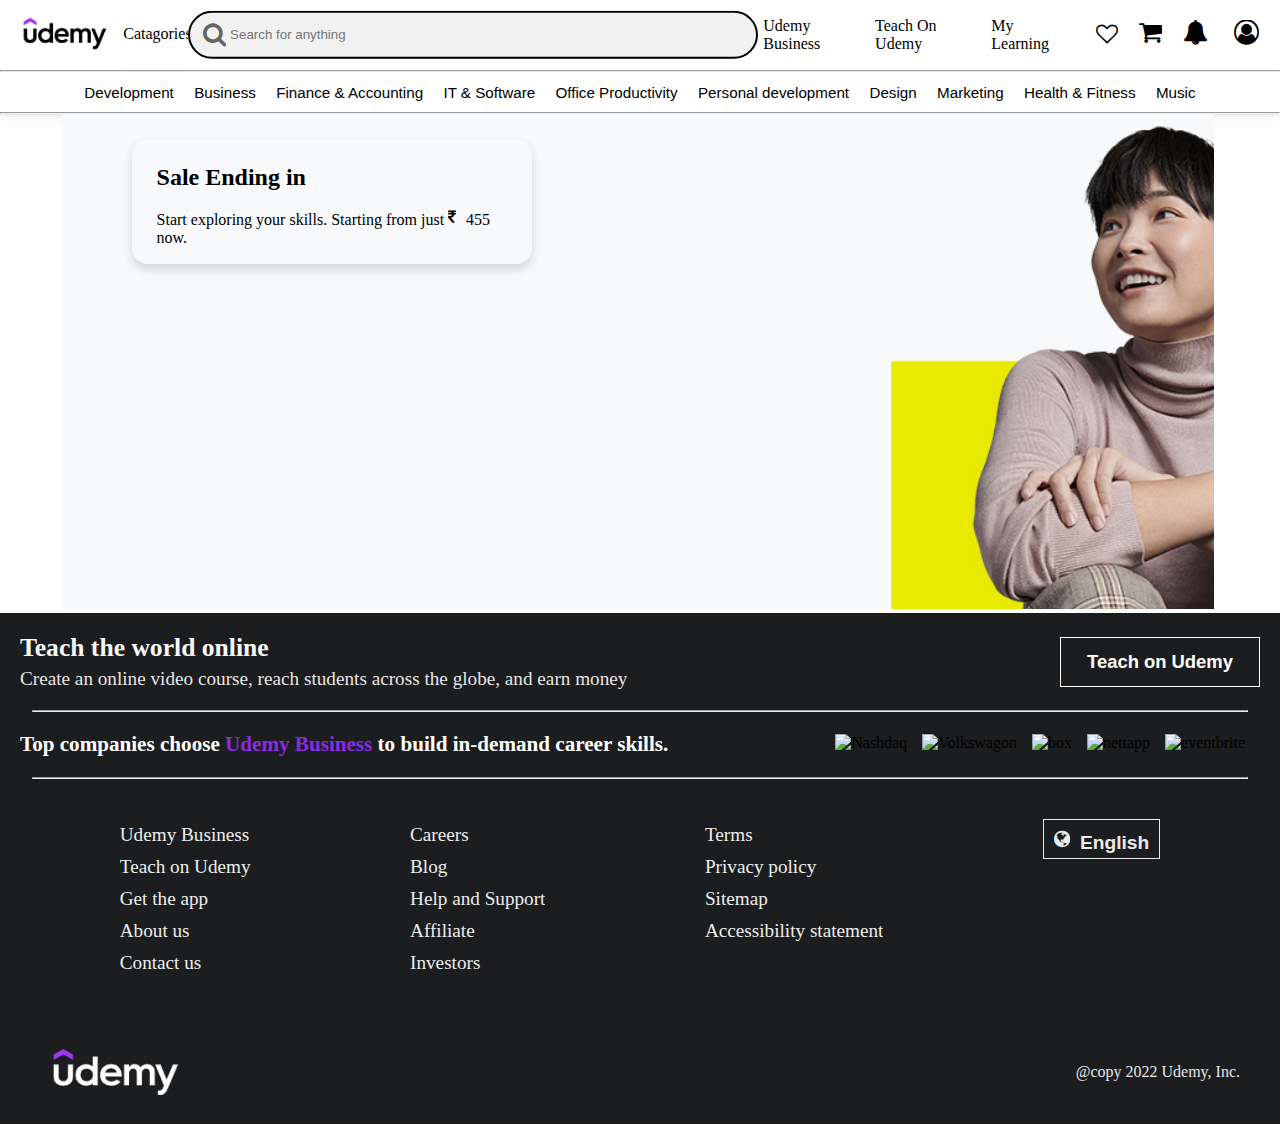
==== MAIN.html @ a8ac888f "Add files via upload" ====
<!DOCTYPE html>
<html lang="en">
<head>
    <meta charset="UTF-8">
    <meta http-equiv="X-UA-Compatible" content="IE=edge">
    <meta name="viewport" content="width=device-width, initial-scale=1.0">
    <title>MAIN</title>
    <link rel="stylesheet" href="Navbar.css">
    <link rel="stylesheet" href="Course_nav.css">
    <link rel="stylesheet" href="background.css">
    <link rel="stylesheet" href="footer.css">
    <link rel="stylesheet" href="https://cdnjs.cloudflare.com/ajax/libs/font-awesome/4.7.0/css/font-awesome.min.css">
    <link rel="stylesheet" href="Catagory.css">
</head>
<body>
    <div class="header">
        <div class="logo">
            <img src="default-meta-image-v2.png" alt="udemy">
        </div>
        <div id="catagories">
            <div id="catagories_txt">Catagories</div>
            <ul id="catagory_course_list">
                <li id="Development" class="catagory_items"><div class="submenu-1_text">Development<i class="fa fa-angle-right"></i></div>
                    <ul id="development_list" class="catagory_sub_list">
                        <li id="webdev" class="development_items"><div class="submenu-2_text">Web Development<i class="fa fa-angle-right"></i></div>
                            <ul id="webdev_list" class="sub_Devlopment_list sub_sub_list">
                                <li class="sub_development_items"><div class="submenu-3_text">Popular Topics</div></li>
                                <li class="sub_development_items"><div class="submenu-3_text">Javascript<i class="fa fa-angle-right"></i></div></li>
                                <li class="sub_development_items"><div class="submenu-3_text">React<i class="fa fa-angle-right"></i></div></li>
                                <li class="sub_development_items"><div class="submenu-3_text">Angular<i class="fa fa-angle-right"></i></div></li>
                                <li class="sub_development_items"><div class="submenu-3_text">CSS<i class="fa fa-angle-right"></i></div></li>
                                <li class="sub_development_items"><div class="submenu-3_text">Node.Js<i class="fa fa-angle-right"></i></div></li>
                                <li class="sub_development_items"><div class="submenu-3_text">PHP<i class="fa fa-angle-right"></i></div></li>
                                <li class="sub_development_items"><div class="submenu-3_text">HTML5<i class="fa fa-angle-right"></i></div></li>
                                <li class="sub_development_items"><div class="submenu-3_text">Vue JS<i class="fa fa-angle-right"></i></div></li>
                            </ul>
                        </li>
                        <li id="dataSc"class="development_items"><div class="submenu-2_text">Data Science<i class="fa fa-angle-right"></i></div>
                            <ul id="dataSc_list" class="sub_Devlopment_list">
                                <li class="sub_development_items"><div class="submenu-3_text">Popular Topics</div></li>
                                <li class="sub_development_items"><div class="submenu-3_text">Python<i class="fa fa-angle-right"></i></div></li>
                                <li class="sub_development_items"><div class="submenu-3_text">Machine Learning<i class="fa fa-angle-right"></i></div></li>
                                <li class="sub_development_items"><div class="submenu-3_text">Deep Learning<i class="fa fa-angle-right"></i></div></li>
                                <li class="sub_development_items"><div class="submenu-3_text">Data Analysis<i class="fa fa-angle-right"></i></div></li>
                                <li class="sub_development_items"><div class="submenu-3_text">Artificial Intelligence<i class="fa fa-angle-right"></i></div></li>
                                <li class="sub_development_items"><div class="submenu-3_text">R (Programming Language)<i class="fa fa-angle-right"></i></div></li>
                                <li class="sub_development_items"><div class="submenu-3_text">Statistics<i class="fa fa-angle-right"></i></div></li>
                                <li class="sub_development_items"><div class="submenu-3_text">Natural Language Processing<i class="fa fa-angle-right"></i></div></li>
                            </ul>
                        </li>
                        <li id="Mobdev" class="development_items"><div class="submenu-2_text">Mobile Development<i class="fa fa-angle-right"></i></div>
                            <ul id="Mobdev_list" class="sub_Devlopment_list">
                                <li class="sub_development_items"><div class="submenu-3_text">Popular Topics</div></li>
                                <li class="sub_development_items"><div class="submenu-3_text">Google Flutter<i class="fa fa-angle-right"></i></div></li>
                                <li class="sub_development_items"><div class="submenu-3_text">IOS Development<i class="fa fa-angle-right"></i></div></li>
                                <li class="sub_development_items"><div class="submenu-3_text">Android Development<i class="fa fa-angle-right"></i></div></li>
                                <li class="sub_development_items"><div class="submenu-3_text">Swift<i class="fa fa-angle-right"></i></div></li>
                                <li class="sub_development_items"><div class="submenu-3_text">React Native<i class="fa fa-angle-right"></i></div></li>
                                <li class="sub_development_items"><div class="submenu-3_text">Dart (Programming Language)<i class="fa fa-angle-right"></i></div></li>
                                <li class="sub_development_items"><div class="submenu-3_text">Kotlin<i class="fa fa-angle-right"></i></div></li>
                                <li class="sub_development_items"><div class="submenu-3_text">Mobile App Development<i class="fa fa-angle-right"></i></div></li>
                                <li class="sub_development_items"><div class="submenu-3_text">SwiftUI<i class="fa fa-angle-right"></i></div></li>
                            </ul>
                        </li>
                        <li id="progLang" class="development_items"><div class="submenu-2_text">Programming Languages<i class="fa fa-angle-right"></i></div>
                            <ul id="progLang_list"class="sub_Devlopment_list">
                                <li class="sub_development_items"><div class="submenu-3_text">Popular Topics</div></li>
                                <li class="sub_development_items"><div class="submenu-3_text">Python<i class="fa fa-angle-right"></i></div></li>
                                <li class="sub_development_items"><div class="submenu-3_text">Java<i class="fa fa-angle-right"></i></div></li>
                                <li class="sub_development_items"><div class="submenu-3_text">C#<i class="fa fa-angle-right"></i></div></li>
                                <li class="sub_development_items"><div class="submenu-3_text">React<i class="fa fa-angle-right"></i></div></li>
                                <li class="sub_development_items"><div class="submenu-3_text">C++<i class="fa fa-angle-right"></i></div></li>
                                <li class="sub_development_items"><div class="submenu-3_text">Javascript<i class="fa fa-angle-right"></i></div></li>
                                <li class="sub_development_items"><div class="submenu-3_text">Go (Programming Language)<i class="fa fa-angle-right"></i></div></li>
                                <li class="sub_development_items"><div class="submenu-3_text">Spring Framework<i class="fa fa-angle-right"></i></div></li>
                                <li class="sub_development_items"><div class="submenu-3_text">C (Programming Language)<i class="fa fa-angle-right"></i></div></li>
                            </ul>
                        </li>
                        <li id="gameDev" class="development_items"><div class="submenu-2_text">Game Development<i class="fa fa-angle-right"></i></div>
                            <ul id="gameDev_list" class="sub_Devlopment_list">
                                <li class="sub_development_items"><div class="submenu-3_text">Popular Topics</div></li>
                                <li class="sub_development_items"><div class="submenu-3_text">Unity<i class="fa fa-angle-right"></i></div></li>
                                <li class="sub_development_items"><div class="submenu-3_text">Unreal Engine<i class="fa fa-angle-right"></i></div></li>
                                <li class="sub_development_items"><div class="submenu-3_text">Game Development Fundamentals<i class="fa fa-angle-right"></i></div></li>
                                <li class="sub_development_items"><div class="submenu-3_text">C#<i class="fa fa-angle-right"></i></div></li>
                                <li class="sub_development_items"><div class="submenu-3_text">3D Game Development<i class="fa fa-angle-right"></i></div></li>
                                <li class="sub_development_items"><div class="submenu-3_text">C++<i class="fa fa-angle-right"></i></div></li>
                                <li class="sub_development_items"><div class="submenu-3_text">Unreal Engine Blueprints<i class="fa fa-angle-right"></i></div></li>
                                <li class="sub_development_items"><div class="submenu-3_text">2D Game Development<i class="fa fa-angle-right"></i></div></li>
                                <li class="sub_development_items"><div class="submenu-3_text">Mobile Game Development<i class="fa fa-angle-right"></i></div></li>
                            </ul>
                        </li>
                        <li id="dataBase" class="development_items"><div class="submenu-2_text">Database Design & Development<i class="fa fa-angle-right"></i></div>
                            <ul id="dataBase_list" class="sub_Devlopment_list">
                                <li class="sub_development_items"><div class="submenu-3_text">Popular Topics</div></li>
                                <li class="sub_development_items"><div class="submenu-3_text">SQL<i class="fa fa-angle-right"></i></div></li>
                                <li class="sub_development_items"><div class="submenu-3_text">My SQL<i class="fa fa-angle-right"></i></div></li>
                                <li class="sub_development_items"><div class="submenu-3_text">Oracle SQL<i class="fa fa-angle-right"></i></div></li>
                                <li class="sub_development_items"><div class="submenu-3_text">Database Management<i class="fa fa-angle-right"></i></div></li>
                                <li class="sub_development_items"><div class="submenu-3_text">Mongo DB<i class="fa fa-angle-right"></i></div></li>
                                <li class="sub_development_items"><div class="submenu-3_text">Apache Kafka<i class="fa fa-angle-right"></i></div></li>
                                <li class="sub_development_items"><div class="submenu-3_text">SQL Server<i class="fa fa-angle-right"></i></div></li>
                                <li class="sub_development_items"><div class="submenu-3_text">Database Programming<i class="fa fa-angle-right"></i></div></li>
                                <li class="sub_development_items"><div class="submenu-3_text">Postgre SQL<i class="fa fa-angle-right"></i></div></li>
                            </ul>
                        </li>
                        <li id="softTest" class="development_items"><div class="submenu-2_text">Software Testing<i class="fa fa-angle-right"></i></div>
                            <ul id="softTest_list" class="sub_Devlopment_list">
                                <li class="sub_development_items"><div class="submenu-3_text">Popular Topics</div></li>
                                <li class="sub_development_items"><div class="submenu-3_text">Selenium WebDriver<i class="fa fa-angle-right"></i></div></li>
                                <li class="sub_development_items"><div class="submenu-3_text">Java<i class="fa fa-angle-right"></i></div></li>
                                <li class="sub_development_items"><div class="submenu-3_text">Automation Testing<i class="fa fa-angle-right"></i></div></li>
                                <li class="sub_development_items"><div class="submenu-3_text">Selenium Testing Framework<i class="fa fa-angle-right"></i></div></li>
                                <li class="sub_development_items"><div class="submenu-3_text">API Testing<i class="fa fa-angle-right"></i></div></li>
                                <li class="sub_development_items"><div class="submenu-3_text">Postman<i class="fa fa-angle-right"></i></div></li>
                                <li class="sub_development_items"><div class="submenu-3_text">Javascript<i class="fa fa-angle-right"></i></div></li>
                                <li class="sub_development_items"><div class="submenu-3_text">Cypress.io<i class="fa fa-angle-right"></i></div></li>
                            </ul>
                        </li>
                        <li id="softEng" class="development_items"><div class="submenu-2_text">Software Engineering<i class="fa fa-angle-right"></i></div>
                            <ul id="softEng_list" class="sub_Devlopment_list">
                                <li class="sub_development_items"><div class="submenu-3_text">Popular Topics</div></li>
                                <li class="sub_development_items"><div class="submenu-3_text">Data Structures<i class="fa fa-angle-right"></i></div></li>
                                <li class="sub_development_items"><div class="submenu-3_text">Coding Interveiw<i class="fa fa-angle-right"></i></div></li>
                                <li class="sub_development_items"><div class="submenu-3_text">Algorithms<i class="fa fa-angle-right"></i></div></li>
                                <li class="sub_development_items"><div class="submenu-3_text">Microservices<i class="fa fa-angle-right"></i></div></li>
                                <li class="sub_development_items"><div class="submenu-3_text">Kubernetes<i class="fa fa-angle-right"></i></div></li>
                                <li class="sub_development_items"><div class="submenu-3_text">Certified Kubernetes Developer (CKAD)<i class="fa fa-angle-right"></i></div></li>
                                <li class="sub_development_items"><div class="submenu-3_text">Pyhon<i class="fa fa-angle-right"></i></div></li>
                                <li class="sub_development_items"><div class="submenu-3_text">Software Architecture<i class="fa fa-angle-right"></i></div></li>
                                <li class="sub_development_items"><div class="submenu-3_text">Apache Airflow<i class="fa fa-angle-right"></i></div></li>
                            </ul>
                        </li>
                        <li id="softDevTools" class="development_items"><div class="submenu-2_text">Software Development Tools<i class="fa fa-angle-right"></i></div>
                            <ul id="softDevTools_list" class="sub_Devlopment_list">
                                <li class="sub_development_items"><div class="submenu-3_text">Popular Topics</div></li>
                                <li class="sub_development_items"><div class="submenu-3_text">Git<i class="fa fa-angle-right"></i></div></li>
                                <li class="sub_development_items"><div class="submenu-3_text">Docker<i class="fa fa-angle-right"></i></div></li>
                                <li class="sub_development_items"><div class="submenu-3_text">Kubernetes<i class="fa fa-angle-right"></i></div></li>
                                <li class="sub_development_items"><div class="submenu-3_text">JIRA<i class="fa fa-angle-right"></i></div></li>
                                <li class="sub_development_items"><div class="submenu-3_text">DevOps<i class="fa fa-angle-right"></i></div></li>
                                <li class="sub_development_items"><div class="submenu-3_text">Confluence<i class="fa fa-angle-right"></i></div></li>
                                <li class="sub_development_items"><div class="submenu-3_text">Jenkins<i class="fa fa-angle-right"></i></div></li>
                                <li class="sub_development_items"><div class="submenu-3_text">Node.Js<i class="fa fa-angle-right"></i></div></li>
                                <li class="sub_development_items"><div class="submenu-3_text">Continuous Intregation<i class="fa fa-angle-right"></i></div></li>
                            </ul>
                        </li>
                        <li id="no-codeDev" class="development_items"><div class="submenu-2_text">No-Code Development<i class="fa fa-angle-right"></i></div>
                            <ul id="no-codeDev_list" class="sub_Devlopment_list">
                                <li class="sub_development_items"><div class="submenu-3_text">Popular Topics</div></li>
                                <li class="sub_development_items"><div class="submenu-3_text">Elementor<i class="fa fa-angle-right"></i></div></li>
                                <li class="sub_development_items"><div class="submenu-3_text">Bubble Visual Programming<i class="fa fa-angle-right"></i></div></li>
                                <li class="sub_development_items"><div class="submenu-3_text">Word Press<i class="fa fa-angle-right"></i></div></li>
                                <li class="sub_development_items"><div class="submenu-3_text">Wix<i class="fa fa-angle-right"></i></div></li>
                                <li class="sub_development_items"><div class="submenu-3_text">Web Design<i class="fa fa-angle-right"></i></div></li>
                                <li class="sub_development_items"><div class="submenu-3_text">Artificial Intelligence<i class="fa fa-angle-right"></i></div></li>
                                <li class="sub_development_items"><div class="submenu-3_text">Airtable<i class="fa fa-angle-right"></i></div></li>
                                <li class="sub_development_items"><div class="submenu-3_text">Microsoft Power Platform<i class="fa fa-angle-right"></i></div></li>
                                <li class="sub_development_items"><div class="submenu-3_text">Microsoft Power Automate<i class="fa fa-angle-right"></i></div></li>
                            </ul>
                        </li>
                    </ul>
                </li>
                <li id="business" class="catagory_items"><div class="submenu-1_text">Business<i class="fa fa-angle-right"></i></div>
                    <ul id="business_list" class="catagory_sub_list">
                        <li id="Entrepreneur" class="business_items"><div class="submenu-2_text">Entrepreneurship<i class="fa fa-angle-right"></i></div></li>
                        <li id="Communication" class="business_items"><div class="submenu-2_text">Communication<i class="fa fa-angle-right"></i></div></li>
                        <li id="Management" class="business_items"><div class="submenu-2_text">Management<i class="fa fa-angle-right"></i></div></li>
                        <li id="Sales" class="business_items"><div class="submenu-2_text">Sales<i class="fa fa-angle-right"></i></div></li>
                        <li id="busStrategy" class="business_items"><div class="submenu-2_text">Business Strategy<i class="fa fa-angle-right"></i></div></li>
                        <li id="Operations" class="business_items"><div class="submenu-2_text">Operations<i class="fa fa-angle-right"></i></div></li>
                        <li id="projManage" class="business_items"><div class="submenu-2_text">Project Management<i class="fa fa-angle-right"></i></div></li>
                        <li id="Busi_law" class="business_items"><div class="submenu-2_text">Business Law<i class="fa fa-angle-right"></i></div></li>
                        <li id="Busi_analytics" class="business_items"><div class="submenu-2_text">Buisiness Analytics & Intelligence<i class="fa fa-angle-right"></i></div></li>
                        <li id="humanResource" class="business_items"><div class="submenu-2_text">Human Resources<i class="fa fa-angle-right"></i></div></li>
                        <li id="Industry" class="business_items"><div class="submenu-2_text">Industry<i class="fa fa-angle-right"></i></div></li>
                        <li id="e-commerce" class="business_items"><div class="submenu-2_text">E-Commerce<i class="fa fa-angle-right"></i></div></li>
                        <li id="media" class="business_items"><div class="submenu-2_text">Media<i class="fa fa-angle-right"></i></div></li>
                        <li id="realEstate" class="business_items"><div class="submenu-2_text">Real Estate<i class="fa fa-angle-right"></i></div></li>
                        <li id="othBusiness" class="business_items"><div class="submenu-2_text">Other Business<i class="fa fa-angle-right"></i></div></li>
                    </ul>
                </li>
                <li id="Finance" class="catagory_items"><div class="submenu-1_text">Fianace & Accounting<i class="fa fa-angle-right"></i></div>
                    <ul id="finance_list" class="catagory_sub_list">
                        <li class="finance_items"><div class="submenu-2_text">Account & Book<i class="fa fa-angle-right"></i></div></li>
                        <li class="finance_items"><div class="submenu-2_text">Complience<i class="fa fa-angle-right"></i></div></li>
                        <li class="finance_items"><div class="submenu-2_text">Cryptocurrency & Blockchain<i class="fa fa-angle-right"></i></div></li>
                        <li class="finance_items"><div class="submenu-2_text">Economics<i class="fa fa-angle-right"></i></div></li>
                        <li class="finance_items"><div class="submenu-2_text">Finance</div></li>
                        <li class="finance_items"><div class="submenu-2_text">Finance cert & Exam Prep<i class="fa fa-angle-right"></i></div></li>
                        <li class="finance_items"><div class="submenu-2_text">Financial Modeling & Analysis<i class="fa fa-angle-right"></i></div></li>
                        <li class="finance_items"><div class="submenu-2_text">Investing & Trading<i class="fa fa-angle-right"></i></div></li>
                        <li class="finance_items"><div class="submenu-2_text">Money Management Tools<i class="fa fa-angle-right"></i></div></li>
                        <li class="finance_items"><div class="submenu-2_text">Taxes<i class="fa fa-angle-right"></i></div></li>
                        <li class="finance_items"><div class="submenu-2_text">Other Fianace & Accounting<i class="fa fa-angle-right"></i></div></li>
                    </ul>
                </li>
                <li id="IT" class="catagory_items"><div class="submenu-1_text">IT & Software<i class="fa fa-angle-right"></i></div>
                    <ul id="IT_list" class="catagory_sub_list">
                        <li class="IT_items"><div class="submenu-2_text">IT Certifications<i class="fa fa-angle-right"></i></div></li>
                        <li class="IT_items"><div class="submenu-2_text">Network & Security<i class="fa fa-angle-right"></i></div></li>
                        <li class="IT_items"><div class="submenu-2_text">Hardware<i class="fa fa-angle-right"></i></div></li>
                        <li class="IT_items"><div class="submenu-2_text">Operating Systems & servers<i class="fa fa-angle-right"></i></div></li>
                        <li class="IT_items"><div class="submenu-2_text">Other IT & Software<i class="fa fa-angle-right"></i></div></li>
                    </ul>
                </li>
                <li id="Office" class="catagory_items"><div class="submenu-1_text">Office & Productivity<i class="fa fa-angle-right"></i></div>
                    <ul id="Office_list" class="catagory_sub_list">
                        <li class="office_items"><div class="submenu-2_text">Microsoft<i class="fa fa-angle-right"></i></div></li>
                        <li class="office_items"><div class="submenu-2_text">Apple<i class="fa fa-angle-right"></i></div></li>
                        <li class="office_items"><div class="submenu-2_text">Google<i class="fa fa-angle-right"></i></div></li>
                        <li class="office_items"><div class="submenu-2_text">SAP<i class="fa fa-angle-right"></i></div></li>
                        <li class="office_items"><div class="submenu-2_text">Oracle<i class="fa fa-angle-right"></i></div></li>
                        <li class="office_items"><div class="submenu-2_text">Other Office Productivity<i class="fa fa-angle-right"></i></div></li>
                    </ul>
                </li>
                <li id="Personal" class="catagory_items"><div class="submenu-1_text">Personal Development<i class="fa fa-angle-right"></i></div>
                    <ul id="personal_list" class="catagory_sub_list">
                        <li class="personal_items"><div class="submenu-2_text">Personal Transformation<i class="fa fa-angle-right"></i></div></li>
                        <li class="personal_items"><div class="submenu-2_text">Persoanl Productivity<i class="fa fa-angle-right"></i></div></li>
                        <li class="personal_items"><div class="submenu-2_text">Leadership<i class="fa fa-angle-right"></i></div></li>
                        <li class="personal_items"><div class="submenu-2_text">Career Development<i class="fa fa-angle-right"></i></div></li>
                        <li class="personal_items"><div class="submenu-2_text">Parenting & Relationships<i class="fa fa-angle-right"></i></div></li>
                        <li class="personal_items"><div class="submenu-2_text">Happiness<i class="fa fa-angle-right"></i></div></li>
                        <li class="personal_items"><div class="submenu-2_text">Esoteric Practices<i class="fa fa-angle-right"></i></div></li>
                        <li class="personal_items"><div class="submenu-2_text">Relegion & Spirituality<i class="fa fa-angle-right"></i></div></li>
                        <li class="personal_items"><div class="submenu-2_text">Personal Brand Building<i class="fa fa-angle-right"></i></div></li>
                        <li class="personal_items"><div class="submenu-2_text">Creativity<i class="fa fa-angle-right"></i></div></li>
                        <li class="personal_items"><div class="submenu-2_text">Influence<i class="fa fa-angle-right"></i></div></li>
                        <li class="personal_items"><div class="submenu-2_text">Self Esteem & Confidence<i class="fa fa-angle-right"></i></div></li>
                        <li class="personal_items"><div class="submenu-2_text">Stress Management<i class="fa fa-angle-right"></i></div></li>
                        <li class="personal_items"><div class="submenu-2_text">Memory & Study Skills<i class="fa fa-angle-right"></i></div></li>
                        <li class="personal_items"><div class="submenu-2_text">Motivation<i class="fa fa-angle-right"></i></div></li>
                        <li class="personal_items"><div class="submenu-2_text">Other Persoanl Development<i class="fa fa-angle-right"></i></div></li>
                    </ul>
                </li>
                <li id="Design" class="catagory_items"><div class="submenu-1_text">Design<i class="fa fa-angle-right"></i></div>
                    <ul id="design_list" class="catagory_sub_list">
                        <li class="design_items"><div class="submenu-2_text">Web Design<i class="fa fa-angle-right"></i></div></li>
                        <li class="design_items"><div class="submenu-2_text">Graphic Design & Illustration<i class="fa fa-angle-right"></i></div></li>
                        <li class="design_items"><div class="submenu-2_text">Design Tools<i class="fa fa-angle-right"></i></div></li>
                        <li class="design_items"><div class="submenu-2_text">User Experience Design<i class="fa fa-angle-right"></i></div></li>
                        <li class="design_items"><div class="submenu-2_text">Game Design<i class="fa fa-angle-right"></i></div></li>
                        <li class="design_items"><div class="submenu-2_text">3D & Animation<i class="fa fa-angle-right"></i></div></li>
                        <li class="design_items"><div class="submenu-2_text">Fashion Design<i class="fa fa-angle-right"></i></div></li>
                        <li class="design_items"><div class="submenu-2_text">Architectural Design<i class="fa fa-angle-right"></i></div></li>
                        <li class="design_items"><div class="submenu-2_text">Interior Design<i class="fa fa-angle-right"></i></div></li>
                        <li class="design_items"><div class="submenu-2_text">Other Design<i class="fa fa-angle-right"></i></div></li>
                    </ul>
                </li>
                <li id="Marketing" class="catagory_items"><div class="submenu-1_text">Marketing<i class="fa fa-angle-right"></i></div>
                    <ul id="marketing_list" class="catagory_sub_list">
                        <li class="marketing_items"><div class="submenu-2_text">Digital Marketing<i class="fa fa-angle-right"></i></div></li>
                        <li class="marketing_items"><div class="submenu-2_text">Search Engine Optimisation<i class="fa fa-angle-right"></i></div></li>
                        <li class="marketing_items"><div class="submenu-2_text">Social Media Marketing<i class="fa fa-angle-right"></i></div></li>
                        <li class="marketing_items"><div class="submenu-2_text">Branding<i class="fa fa-angle-right"></i></div></li>
                        <li class="marketing_items"><div class="submenu-2_text">Marketing Fundamentals<i class="fa fa-angle-right"></i></div></li>
                        <li class="marketing_items"><div class="submenu-2_text">Marketing Analytics & Automation<i class="fa fa-angle-right"></i></div></li>
                        <li class="marketing_items"><div class="submenu-2_text">Public Relations<i class="fa fa-angle-right"></i></div></li>
                        <li class="marketing_items"><div class="submenu-2_text">Paid Advertising<i class="fa fa-angle-right"></i></div></li>
                        <li class="marketing_items"><div class="submenu-2_text">Video & Mobile Marketing<i class="fa fa-angle-right"></i></div></li>
                        <li class="marketing_items"><div class="submenu-2_text">Content Marketing<i class="fa fa-angle-right"></i></div></li>
                        <li class="marketing_items"><div class="submenu-2_text">Growth Hacking<i class="fa fa-angle-right"></i></div></li>
                        <li class="marketing_items"><div class="submenu-2_text">Affiliate Marketing<i class="fa fa-angle-right"></i></div></li>
                        <li class="marketing_items"><div class="submenu-2_text">Product Marketing<i class="fa fa-angle-right"></i></div></li>
                        <li class="marketing_items"><div class="submenu-2_text">Other Marketing<i class="fa fa-angle-right"></i></div></li>
                    </ul>
                </li>
                <li id="Lifestyle" class="catagory_items"><div class="submenu-1_text">Lifestyle<i class="fa fa-angle-right"></i></div>
                    <ul id="lifestyle_list" class="catagory_sub_list">
                        <li class="lifestyle_items"><div class="submenu-2_text">Arts & Crafts<i class="fa fa-angle-right"></i></div></li>
                        <li class="lifestyle_items"><div class="submenu-2_text">Beauty & Makeup<i class="fa fa-angle-right"></i></div></li>
                        <li class="lifestyle_items"><div class="submenu-2_text">Esoteric Practices<i class="fa fa-angle-right"></i></div></li>
                        <li class="lifestyle_items"><div class="submenu-2_text">Food & Berverage<i class="fa fa-angle-right"></i></div></li>
                        <li class="lifestyle_items"><div class="submenu-2_text">Gaming<i class="fa fa-angle-right"></i></div></li>
                        <li class="lifestyle_items"><div class="submenu-2_text">Home Improvement & Gardening<i class="fa fa-angle-right"></i></div></li>
                        <li class="lifestyle_items"><div class="submenu-2_text">Pet Care & Training<i class="fa fa-angle-right"></i></div></li>
                        <li class="lifestyle_items"><div class="submenu-2_text">Travel<i class="fa fa-angle-right"></i></div></li>
                        <li class="lifestyle_items"><div class="submenu-2_text">Other Lifestyle<i class="fa fa-angle-right"></i></div></li>
                    </ul>
                </li>
                <li id="Photography" class="catagory_items"><div class="submenu-1_text">Photography & Video<i class="fa fa-angle-right"></i></div>
                    <ul id="photo_list" class="catagory_sub_list">
                        <li class="photo_items"><div class="submenu-2_text">Digital Photography<i class="fa fa-angle-right"></i></div></li>
                        <li class="photo_items"><div class="submenu-2_text">Photography<i class="fa fa-angle-right"></i></div></li>
                        <li class="photo_items"><div class="submenu-2_text">Potrait Photography<i class="fa fa-angle-right"></i></div></li>
                        <li class="photo_items"><div class="submenu-2_text">Photography Tools<i class="fa fa-angle-right"></i></div></li>
                        <li class="photo_items"><div class="submenu-2_text">Comercial Photography<i class="fa fa-angle-right"></i></div></li>
                        <li class="photo_items"><div class="submenu-2_text">Video Design<i class="fa fa-angle-right"></i></div></li>
                        <li class="photo_items"><div class="submenu-2_text">Other Photography & Video<i class="fa fa-angle-right"></i></div></li>
                    </ul>
                </li>
                <li id="Health" class="catagory_items"><div class="submenu-1_text">Health & Fitness<i class="fa fa-angle-right"></i></div>
                    <ul id="health_list" class="catagory_sub_list">
                        <li class="health_items"><div class="submenu-2_text">Fitness<i class="fa fa-angle-right"></i></div></li>
                        <li class="health_items"><div class="submenu-2_text">General Health<i class="fa fa-angle-right"></i></div></li>
                        <li class="health_items"><div class="submenu-2_text">Sports<i class="fa fa-angle-right"></i></div></li>
                        <li class="health_items"><div class="submenu-2_text">Nutrition & Diet<i class="fa fa-angle-right"></i></div></li>
                        <li class="health_items"><div class="submenu-2_text">Yoga<i class="fa fa-angle-right"></i></div></li>
                        <li class="health_items"><div class="submenu-2_text">Mental Health<i class="fa fa-angle-right"></i></div></li>
                        <li class="health_items"><div class="submenu-2_text">Martial Arts & Self Defence<i class="fa fa-angle-right"></i></div></li>
                        <li class="health_items"><div class="submenu-2_text">Safety & First Aid<i class="fa fa-angle-right"></i></div></li>
                        <li class="health_items"><div class="submenu-2_text">Dance<i class="fa fa-angle-right"></i></div></li>
                        <li class="health_items"><div class="submenu-2_text">Meditation<i class="fa fa-angle-right"></i></div></li>
                        <li class="health_items"><div class="submenu-2_text">Other Health & Fitness<i class="fa fa-angle-right"></i></div></li>
                    </ul>
                </li>
                <li id="Music" class="catagory_items"><div class="submenu-1_text">Music<i class="fa fa-angle-right"></i></div>
                    <ul id="music_list" class="catagory_sub_list">
                        <li class="music_items"><div class="submenu-2_text">Instruments<i class="fa fa-angle-right"></i></div></li>
                        <li class="music_items"><div class="submenu-2_text">Music Production<i class="fa fa-angle-right"></i></div></li>
                        <li class="music_items"><div class="submenu-2_text">Music Fundamentals<i class="fa fa-angle-right"></i></div></li>
                        <li class="music_items"><div class="submenu-2_text">Vocal<i class="fa fa-angle-right"></i></div></li>
                        <li class="music_items"><div class="submenu-2_text">Music Techniques<i class="fa fa-angle-right"></i></div></li>
                        <li class="music_items"><div class="submenu-2_text">Music Softwares<i class="fa fa-angle-right"></i></div></li>
                        <li class="music_items"><div class="submenu-2_text">Other Music<i class="fa fa-angle-right"></i></div></li>
                    </ul>
                </li>
                <li id="Teaching" class="catagory_items"><div class="submenu-1_text">Teaching & Academics<i class="fa fa-angle-right"></i></div>
                    <ul id="teaching_list" class="catagory_sub_list">
                        <li class="teaching_items"><div class="submenu-2_text">Engineering<i class="fa fa-angle-right"></i></div></li>
                        <li class="teaching_items"><div class="submenu-2_text">Humanities<i class="fa fa-angle-right"></i></div></li>
                        <li class="teaching_items"><div class="submenu-2_text">Math<i class="fa fa-angle-right"></i></div></li>
                        <li class="teaching_items"><div class="submenu-2_text">Science<i class="fa fa-angle-right"></i></div></li>
                        <li class="teaching_items"><div class="submenu-2_text">Online Education<i class="fa fa-angle-right"></i></div></li>
                        <li class="teaching_items"><div class="submenu-2_text">Social Science<i class="fa fa-angle-right"></i></div></li>
                        <li class="teaching_items"><div class="submenu-2_text">Language Learning<i class="fa fa-angle-right"></i></div></li>
                        <li class="teaching_items"><div class="submenu-2_text">Teacher Training<i class="fa fa-angle-right"></i></div></li>
                        <li class="teaching_items"><div class="submenu-2_text">Test Prep<i class="fa fa-angle-right"></i></div></li>
                        <li class="teaching_items"><div class="submenu-2_text">Other Teaching & Academics<i class="fa fa-angle-right"></i></div></li>
                    </ul>
                </li>
            </ul>
        </div>
        <div class="Search_head">
            <form action="backend.php">
                <input type="search" placeholder="Search for anything">
                <div class="search_logo"><i class="fa fa-search" style="font-size:25px; color: rgb(102, 101, 101);" ></i></div>
            </form>
        </div>
        <nav>
            <div class="nav-links">Udemy Business</div>
            <div class="nav-links">Teach On Udemy</div>
            <div class="nav-links">My Learning</div>
        </nav>
        <div id="right">
            <div class="nav_like"><i class="fa fa-heart-o" style="font-size:22px; color: rgb(10, 10, 10);" ></i></div>
            <div class="nav_cart"><i class="fa fa-shopping-cart" style="font-size:25px;"></i></div>
            <div class="nav_notify"><i class="fa fa-bell" style="font-size:25px;"></i></div>
            <div class="nav_account"><i class="fa fa-user-circle-o" style="font-size:25px;"></i></div>
        </div>
    </div>
    <hr style="color:rgb(165, 164, 164); width:100%;">
    <div class="course">
        <ul id="course_nav" >
            <li class="course_types" id="course_types_dev">Development<div class="triangle" id="triangle-1"></div></li>
            <li class="course_types" id="course_types_busi">Business<div class="triangle" id="triangle-2"></div></li>
            <li class="course_types" id="course_types_finan">Finance & Accounting<div class="triangle" id="triangle-3"></div></li>
            <li class="course_types" id="course_types_IT">IT & Software<div class="triangle" id="triangle-4"></div></li>
            <li class="course_types" id="course_types_off">Office Productivity<div class="triangle" id="triangle-5"></div></li>
            <li class="course_types" id="course_types_per">Personal development<div class="triangle" id="triangle-6"></div></li>
            <li class="course_types" id="course_types_des">Design<div class="triangle" id="triangle-7"></div></li>
            <li class="course_types" id="course_types_mar">Marketing<div class="triangle" id="triangle-8"></div></li>
            <li class="course_types" id="course_types_health">Health & Fitness<div class="triangle" id="triangle-9"></div></li>
            <li class="course_types" id="course_types_mus">Music<div class="triangle" id="triangle-10"></div></li>
        </ul>
    </div>
    <hr id="hr2"style="color:rgb(165, 164, 164); width:100%;height:0.5px;">
    <!-- couse-nav-links-->
    <div id="course_nav_links">
        <div class="course_type" id="course_dev">
            <div class="course_list_dev">Web Development</div>
            <div class="course_list_dev">Mobile Development</div>
            <div class="course_list_dev">Programming Languages</div>
            <div class="course_list_dev">Game Development</div>
            <div class="course_list_dev">Database Design & Development</div>
            <div class="course_list_dev">Software Testing</div>
        </div>
        <div class="course_type" id="course_bus">
            <div class="course_list_bus">Entrepreneurship</div>
            <div class="course_list_bus">Communication</div>
            <div class="course_list_bus">Management</div>
            <div class="course_list_bus">Sales</div>
            <div class="course_list_bus">Business Strategy</div>
        </div>
        <div class="course_type" id="course_fin">
            <div class="course_list_fin">Accounting & Bookkeeping</div>
            <div class="course_list_fin">Cryptocurrency & Blockchain</div>
            <div class="course_list_fin">Finance</div>
            <div class="course_list_fin">Financial Modelling & Analysis</div>
            <div class="course_list_fin">Investing & Trading</div>
        </div>
        <div class="course_type" id="course_it">
            <div class="course_list_it">IT Certifications</div>
            <div class="course_list_it">Network & Security</div>
            <div class="course_list_it">Hardware</div>
            <div class="course_list_it">Operating Systems & servers</div>
            <div class="course_list_it">Other It & Softwares</div>
        </div>
        <div class="course_type" id="course_office">
            <div class="course_list_office">Microsoft</div>
            <div class="course_list_office">Apple</div>
            <div class="course_list_office">Google</div>
            <div class="course_list_office">SAP</div>
            <div class="course_list_office">Oracle</div>
            <div class="course_list_office">Other Office Productivity</div>
        </div>
        <div class="course_type" id="course_per">
            <div class="course_list_per">Personal Transformation</div>
            <div class="course_list_per">Personal Productivity</div>
            <div class="course_list_per">Leadership</div>
            <div class="course_list_per">Carrer Development</div>
            <div class="course_list_per">Parenting & Relationships</div>
        </div>
        <div class="course_type" id="course_des">
            <div class="course_list_des">Web Design</div>
            <div class="course_list_des">Graphic Design & Illustrations</div>
            <div class="course_list_des">Design Tools</div>
            <div class="course_list_des">User Experience & Design</div>
            <div class="course_list_des">Game Design</div>
            <div class="course_list_des">3D & Animation</div>
        </div>
        <div class="course_type" id="course_mar">
            <div class="course_list_mar">Digital Marketing</div>
            <div class="course_list_mar">Search engine Optimisation</div>
            <div class="course_list_mar">Social Media Marketing</div>
            <div class="course_list_mar">Branding</div>
            <div class="course_list_mar">MArketing Fundamentals</div>
            <div class="course_list_mar">Marketing Analytics & Automation</div>
        </div>
        <div class="course_type" id="course_health">
            <div class="course_list_health">Fitness</div>
            <div class="course_list_health">General Health</div>
            <div class="course_list_health">Sports</div>
            <div class="course_list_health">Nutrition & Diet</div>
            <div class="course_list_health">Yoga</div>
            <div class="course_list_health">Mental Health</div>
        </div>
        <div class="course_type" id="course_music">
            <div class="course_list_music">Instruments</div>
            <div class="course_list_music">Music Production</div>
            <div class="course_list_music">Vocal</div>
            <div class="course_list_music">Music Techniques</div>
            <div class="course_list_music">Music Softwares</div>
        </div>
    </div>
    <!--couse-nav-links-->
    <!-- background image -->
    <div id="banner-area">
        <div id="banner">
            <ul id="poster">
                <li class="poster-img" id="poster-1">
                    <div class="offer_promotion" >
                        <div class="head_txt"><h2>Sale Ending in</h2></div>
                        <br>
                        <div class="body_txt">Start exploring your skills. Starting from just <i class="fa fa-inr"></i>455 now.</div>
                    </div>
                    <div id="poster-img"></div>
                </li>
            </ul>
        </div>
    </div>
    <!-- Main Content -->
    <section id="main_content"></section>
    <!-- footer area -->
    <footer>
        <div id="footer-1">
            <div id="footer-1_txt">
                <div id="footer-1_headtxt">Teach the world online</div>
                <div id="footer-1_bodytxt">Create an online video course, reach students across the globe, and earn money</div>
            </div>
            <div id="footer-1_button"><button>Teach on Udemy</button></div>
        </div>
        <hr style="color:rgb(197, 195, 195); width:95%;margin:auto;">
        <div id="footer-2">
            <div id="footer-2_txt">
                Top companies choose <span id="udemy">Udemy Business</span> to build in-demand career skills.
            </div>
            <div id="footer-2_logos">
                <div id="footer-2_logo-1"><img src="https://s.udemycdn.com/partner-logos/v4/nasdaq-light.svg" alt="Nashdaq" heigth="44" width="115"></div>
                <div id="footer-2_logo-2"><img src="https://s.udemycdn.com/partner-logos/v4/volkswagen-light.svg" alt="Volkswagon" heigth="44" width="44"></div>
                <div id="footer-2_logo-3">
                    <img src="https://s.udemycdn.com/partner-logos/v4/box-light.svg" alt="box" heigth="44" width="67">
                </div>
                <div id="footer-2_logo-4">
                    <img src="https://s.udemycdn.com/partner-logos/v4/netapp-light.svg" alt="nettapp" heigth="44" width="115">
                </div>
                <div id="footer-2_logo-5"><img src="https://s.udemycdn.com/partner-logos/v4/eventbrite-light.svg" alt="eventbrite" heigth="44" width="115"></div>
            </div>
        </div>
        <hr style="color:rgb(197, 195, 195); width:95%;margin:auto;">
        <div id="footer-3">
            <div id="footer-3-divisions">
                <div id="footer-3-box-1">
                    <ul id="box-1">
                        <li>Udemy Business</li>
                        <li>Teach on Udemy</li>
                        <li>Get the app</li>
                        <li>About us</li>
                        <li>Contact us</li>
                    </ul>
                </div>
                <div id="footer-3-box-2">
                    <ul id="box-2">
                        <li>Careers</li>
                        <li>Blog</li>
                        <li>Help and Support</li>
                        <li>Affiliate</li>
                        <li>Investors</li>
                    </ul>
                </div>
                <div id="footer-3-box-3">
                    <ul id="box-3">
                        <li>Terms</li>
                        <li>Privacy policy</li>
                        <li>Sitemap</li>
                        <li>Accessibility statement</li>
                    </ul>
                </div>
                <div id="footer-3-box-4"><button><i class="fa fa-globe"></i>English</button></div>
            </div>
        </div>
        <div id="footer-4">
            <img src="Screenshot 2022-04-30 033448.png" alt="udemy" height="100" width="150">
            <div class="copy">
                @copy 2022 Udemy, Inc.
            </div>
        </div>
        
    </footer>
</body>
<script src="navbar.js"></script>
<script src="nav.js"></script>
<script src="catagories.js"></script>
<script src="Course_nav.js"></script>
<script src="Main_content.js"></script>
</html>
---- Navbar.css ----
*{
    padding:0px;
    margin:0px;
    overflow-x:hidden;
    box-sizing: border-box;
}
.header{
    display:flex;
    height: 70px;
    justify-content: space-between;
    align-items: center;
    width: 100%;
    overflow: hidden;
}
#catagories{
    font-size:1rem;
    height:100%;
    vertical-align: baseline;
    padding-top:25px;
    width:auto;
    border:none;
    background-color: white;
}
/* Search Area */
.search_logo{
    position:relative;
    top:-37px;
    left:15px;

}
.Search_head input{
    height:48px;
    border:black solid 2px;
    border-radius: 40px;
    padding-left: 40px;
    background-color:rgb(241, 241, 241);
    width: 100%;
}
.Search_head form{
    transform:translateY(18%);
}
.Search_head{
    width:47%;
    overflow:hidden; 
}
/* .Search_head input[placeholder]{

} */
nav{
    /* background-color: black; */
    display:flex;
    justify-content: center;
    align-items: center;

}
.nav-links{
    /* color:white; */
    margin:0px;
    padding:5px;
    font-size: 1rem;
    
}
.nav_account{
    margin:5px;
    font-size: 30px;
}
.logo img{
    height: 69px;
    width: 130px;
}
#right{
    display:flex;
    justify-content: space-around;
    align-items: center;
    /* border:red solid 1px; */
    width:200px;
    font-size: 30px;
    margin:0px 0px 0px 15px;
}
/* hover */
.nav-links:hover,.course_types:hover,.catagory_course_list:hover,.development_items:hover,.business_items:hover{
    color:blueviolet;
}
---- Course_nav.css ----
*{
    padding:0px;
    margin:0px;
    overflow-x: hidden;
}
/* course-nav-links*/
.triangle{
    width: 0;
	height: 0;
	border-left: 18px solid transparent;
	border-right: 18px solid transparent;
	border-bottom: 12px solid black;
    margin:auto;
    margin-top:1px;
    display:none;
}
#course_nav_links{
    background-color: black;
    width:100%;
    display: none;
    margin:auto;
    height:50px;
    margin-top:-2px;
    overflow:hidden;
}
.course_type{
    margin:auto;
    display:flex;
    flex-direction: row;
    justify-content: center;
    align-items: baseline;
    height:100%;
    overflow: hidden;
}
.course_type div{
    color:whitesmoke;
    padding-top:1%;
    margin:0px 15px;
    font-size:1.05rem;
    vertical-align:middle;
    
}
/* #course_types_dev:hover #triangle{
    position: absolute;
    left:100px;
    border-color: blueviolet; */
/*}*/
.course{
    width:100%;
    margin:auto;
    box-shadow: 0 2px 4px rgb(0 0 0 / 8%), 0 4px 12px rgb(0 0 0 / 8%);
    height:40px;
    box-sizing: border-box;
    overflow: hidden;
}
#course_nav{
    display: flex;
    justify-content: space-evenly;
    align-items: center;
    width:90%;
    margin:auto;
    height: 40px;
    overflow:hidden;
}
.course_types{
    font-size: 0.95rem;
    font-family: udemy sans,sf pro text,-apple-system,BlinkMacSystemFont,Roboto,segoe ui,Helvetica,Arial,sans-serif,apple color emoji,segoe ui emoji,segoe ui symbol;
}
#course_types_dev:hover #triangle-1{display: block;}
#course_types_busi:hover #triangle-2{display: block;}
#course_types_finan:hover #triangle-3{display: block;}
#course_types_IT:hover #triangle-4{display: block;}
#course_types_off:hover #triangle-5{display: block;}
#course_types_per:hover #triangle-6{display: block;}
#course_types_des:hover #triangle-7{display: block;}
#course_types_mar:hover #triangle-8{display: block;}
#course_types_health:hover #triangle-9{display: block;}
#course_types_mus:hover #triangle-10{display: block;}
.course_type div:hover{color:blueviolet;}
---- background.css ----
*{
    padding:0px;
    margin:0px;
    overflow-x:hidden;
}
/* #banner-area{
    border:green solid 1px;
} */
#poster{
    width:90%;
    margin: 0vh 4.88vw;
}
ul{
    list-style: none;
    display:inline-flex;
    /* border: red solid 1px; */
    margin: 0px  auto;
    /* overflow: hidden; */
    padding-bottom: -3px;
    transform: translateX(0vw);
    

}
#poster-img{
    height:55vh;
    width:90vw;
    animation: slide 5s infinite ease-in-out;
    background-image: url("5cd0d275-7f38-4fa9-8bff-aa89f1cc35dd.jpg");
    background-size: cover;
    background-repeat: no-repeat;

}
.offer_promotion{
    /* border:black solid 2px; */
    overflow: hidden;
    padding:25px;
    padding-bottom: 20px;
    width: 400px;
    height: 125px;
    top:5%;
    left:6%;
    position: absolute;
    box-shadow: 0 5px 10px rgba(0, 0, 0, 0.08), 0 5px 12px rgb(0 0 0 / 8%);
    border-radius: 16px;
    z-index:1000;
}
.indicator{
    height: 20px;
    width:20px;
    border-radius: 50%;

    border:black solid 3px;
    text-align: center;
    display:inline-block;
    margin:auto 2px;
}
#indicators{
    display: block;
    position: relative;
    width:100%;
    text-align: center;
    margin:5px auto;
    top:-37px;
}
.indicator:hover,.indicator:active{
    background-color: black;
}
@keyframes slide{
    0%{
        background-image: url("5cd0d275-7f38-4fa9-8bff-aa89f1cc35dd.jpg");
    }
    /* 33%{
        background-image: url("5cd0d275-7f38-4fa9-8bff-aa89f1cc35dd.jpg");
    } */
    34%{
        background-image: url("898b2376-e5af-4dfe-b054-d99bab2dd0eb.jpg");
    }
    /* 66%{
        background-image: url("898b2376-e5af-4dfe-b054-d99bab2dd0eb.jpg");
    } */
    67%{
        background-image: url("e6cc1a30-2dec-4dc5-b0f2-c5b656909d5b.jpg");
    }
    99%{
        background-image: url("e6cc1a30-2dec-4dc5-b0f2-c5b656909d5b.jpg");
    }
}
---- footer.css ----
*{
    padding:0px;
    margin:0px;
    overflow-x: hidden;
}
footer{
    background-color:#1c1d1f;
}
/* footer-1 */
#footer-1,#footer-2{
    padding:20px;
    display:flex;
    justify-content: space-between;
    align-items: center;
}
#footer-1_txt{
    color: rgb(248, 248, 248);
    /* line-height: 2px; */
}
#footer-1_headtxt{
    font-size: 1.6rem;
    font-weight: bold;
}
#footer-1_bodytxt{
    margin-top:5px;
    color: rgb(231, 229, 229);
    font-size: 1.2rem;
    /* font-weight: bold; */
}
#footer-1_button button{
    font-size: 1.15rem;
    font-weight: bold;
    height:50px;
    width:200px;
    color:white;
    background-color: #1c1d1f;
    border: white solid 0.5px;
}
/* footer-1 */
/* footer-2 */
#footer-2_txt{
    color:white;
    font-weight: 700;
    font-size: 1.32rem;
}
#udemy{
    color:blueviolet;
}
#footer-2_logos{
    display: flex;
    flex-wrap: wrap;
    justify-content: space-evenly;
    align-items: center;

}
#footer-2_logo-1,#footer-2_logo-2,#footer-2_logo-3,#footer-2_logo-4,#footer-2_logo-5{
    margin-right: 15px;
}
/* footer-2 */
/* footer-3 */
#footer-3-divisions{
    padding:40px;
    display:flex;
    justify-content: space-around;
}
#box-1,#box-2,#box-3{
    display:flex;
    flex-direction: column;
    font-size: 1.2rem;
    list-style: none;
    color: rgb(237, 237, 237);
    line-height: 2rem;
}
#footer-3-box-4 button{
    height:40px;
    width:auto;
    padding:10px;
    overflow: hidden;
    background-color: #1c1d1f;
    border:rgb(235, 235, 235) solid 1px;
    color: rgb(235, 235, 235);
    font-weight: 700;
    font-size: 1.2rem;
}
.fa{margin-right:10px; font-size: 1.5rem;}
/* footer-3 */
/* footer-4 */
#footer-4{
    padding:20px 40px;
    display: flex;
    justify-content: space-between;
    align-items: center;
    color:rgb(232, 232, 232);
}
#footer-4 img{height: auto;width:150px;}
/* footer-4 */
---- Catagory.css ----
*{
    padding:0px;
    margin:0px;
    overflow-x:hidden;
    box-sizing: border-box;
}

#catagory_course_list{
    position:absolute;
    display:none;
    flex-direction: column;
    border:rgb(204, 204, 204) solid 1px;
    z-index:2000;
    top:71px;
    left:120px;
    width:220px;
    height:600px;
    background-color:white;
    align-items: flex-start;
    padding:10px;
    box-shadow: 0 5px 10px rgba(0, 0, 0, 0.08), 0 5px 12px rgb(0 0 0 / 8%);
}
.catagory_items{
    margin:10px 0px;
}
.catagory_sub_list{
    display:none;
    flex-direction: column;
    position: absolute;
    align-items: flex-start;
    top:0px;
    left:200px;
    height:100%;
    width:500px;
    border-left:rgb(204, 204, 204) solid 1px;
    overflow: hidden;
    margin-left:10px;
    padding:10px;
    height:100%;
    overflow: hidden;
    margin-left:10px;
    padding:10px;
    /* background-color: aqua; */

}
.sub_Devlopment_list,.sub_Business_list{
    display:none;
    flex-direction:column;
    position: absolute;
    top:0px;
    left:275px;
    padding:10px;
    margin-left:10px;
    height:100%;
    border-left:rgb(204, 204, 204) solid 1px;
    color:black;
}
.catagory_sub_list li{
    display: flex;
    margin:10px 0px;
}
.submenu-1_text, .submenu-2_text, .submenu-3_text{
    display:flex;
    width:200px;
    justify-content: space-between;
    align-items:center;
}
.submenu-2_text{
    width:275px;
}
.catagory_sub_list li ul li:first-child{
    color:#6a6f73;
    font-weight: bolder;
}
/* Hover Area */
#catagories:hover #catagory_course_list{
    display: flex;
    width:710px;
}
#Development:hover #development_list{
    display:flex;
}
#business:hover #business_list{
    display:flex;
}
#Finance:hover #finance_list{
    display: flex;
}
#IT:hover #IT_list{
    display:flex;
}
#Office:hover #Office_list{
    display:flex;
}
#Personal:hover #personal_list{
    display:flex;
}
#Design:hover #design_list{
    display:flex;
}
#Marketing:hover #marketing_list{
    display: flex;
}
#Lifestyle:hover #lifestyle_list{
    display: flex;
}
#Photography:hover #photo_list{
    display: flex;
}
#Health:hover #health_list{
    display: flex;
}
#Music:hover #music_list{
    display: flex;
}
#Teaching:hover #teaching_list{
    display: flex;
}
#webdev:hover #webdev_list{display: flex;}
#dataSc:hover #dataSc_list{display:flex;}
#Mobdev:hover #Mobdev_list{display:flex;}
#progLang:hover #progLang_list{display:flex;}
#gameDev:hover #gameDev_list{display:flex;}
#dataBase:hover #dataBase_list{display:flex;}
#softTest:hover #softTest_list{display:flex;}
#softEng:hover #softEng_list{display:flex;}
#softDevTools:hover #softDevTools_list{display:flex;}
#no-codeDev:hover #no-codeDev_list{display:flex;}

#Entrepreneur:hover #Entrepreneur_list{display: flex;}
#Communication:hover #communication_list{display:flex;}
#Management:hover #management_list{display: flex;}
#Sales:hover #sales_list{display:flex;}
#busStrategy:hover #busStrategy_list{display:flex;}
#Operations:hover #operations_list{display:flex;}
#projManage:hover #projManage_list{display: flex;}
#Busi_law:hover #Busi_law_list{display: flex;}
#Busi_analytics:hover #Busi_analytics_list{display: flex;}
#humanResource:hover #humanResource_list{display:flex;}
#Industry:hover #Industry_list{display:flex;}
#e-commerce:hover #e-commerce_list{display:flex;}
#media:hover #media_list{display:flex;}
#realEstate:hover #realEstate_list{display:flex;}
#othBusiness:hover #othBusiness_list{display:flex;}


#catagories:hover #catagories_txt{
    color:blueviolet;
} 
.catagory_items:hover .submenu-1_text{
    color: blueviolet;
}
.catagory_sub_list li:hover .submenu-2_text{
    color:blueviolet;
}
.catagory_sub_list li ul li:hover .submenu-3_text{
    color:blueviolet;
}
.catagory_sub_list li ul li:first-child .submenu-3_text{
    color:#6a6f73;
}
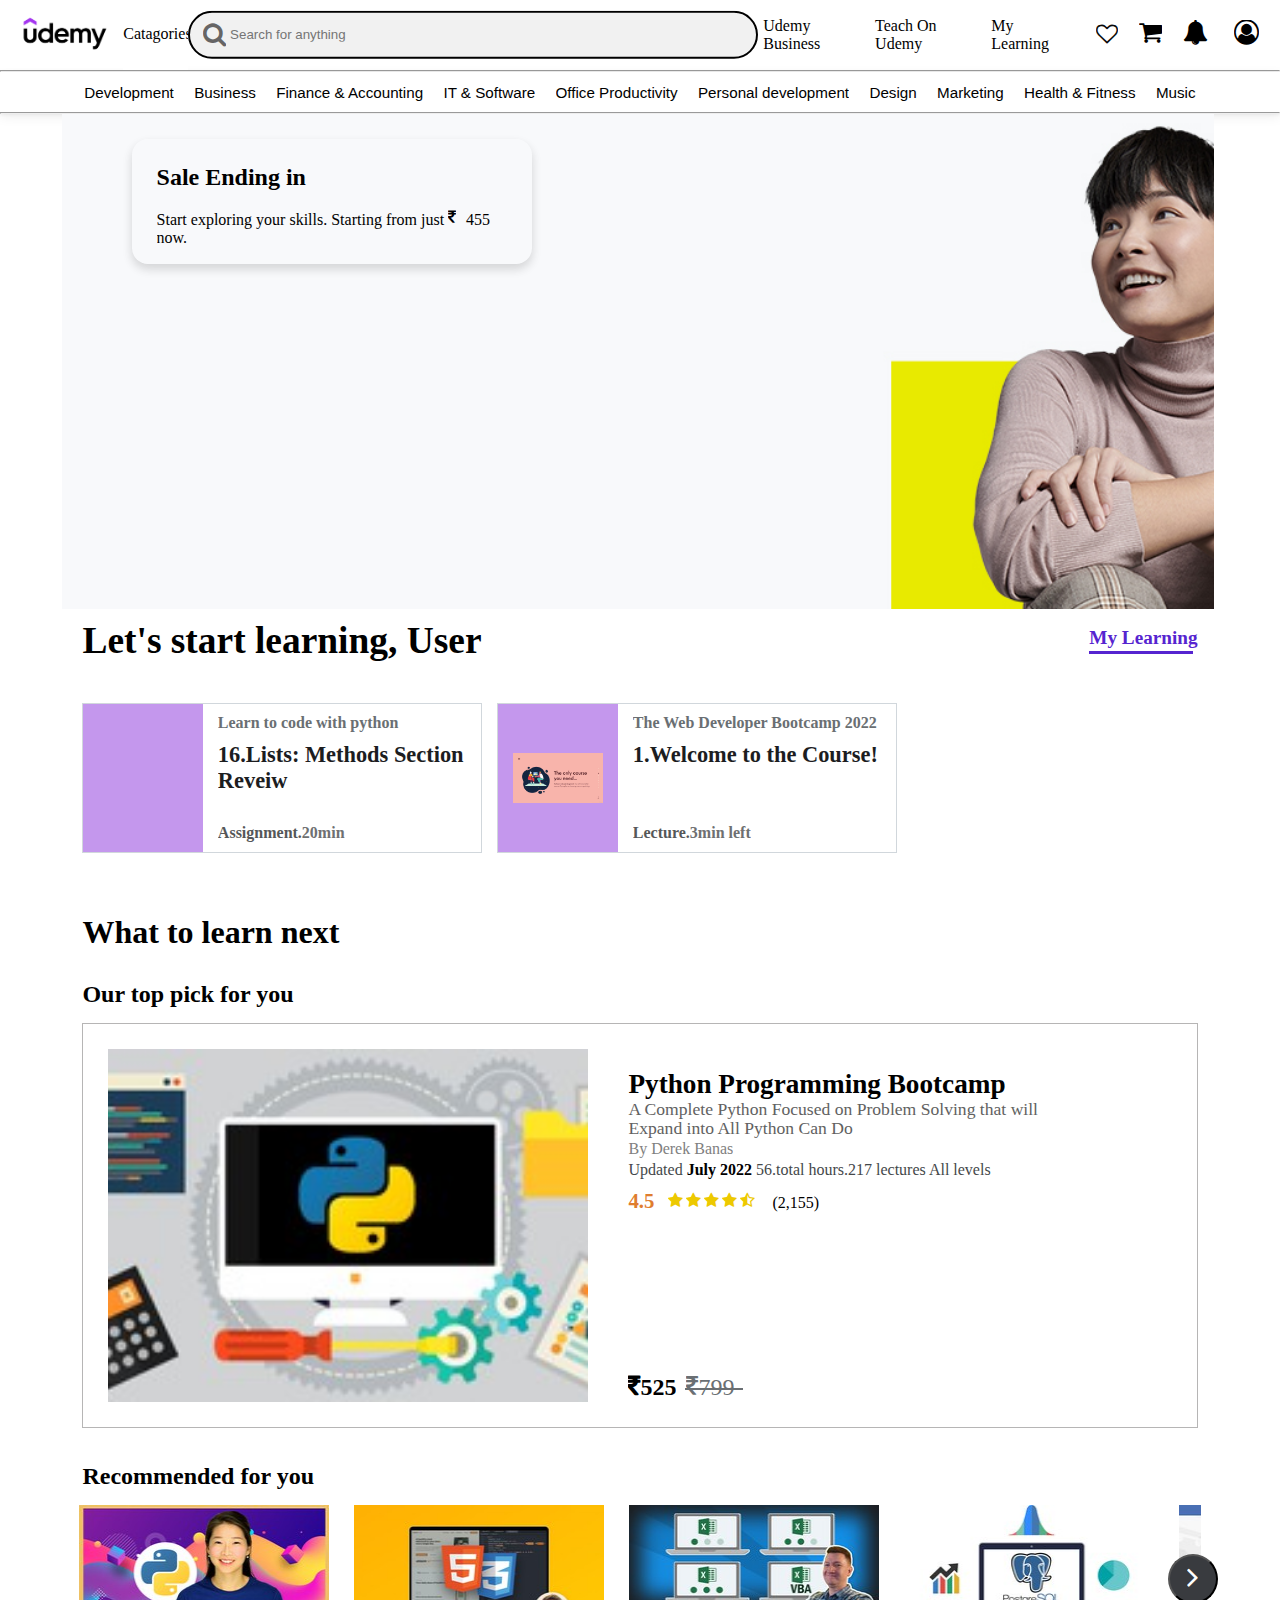
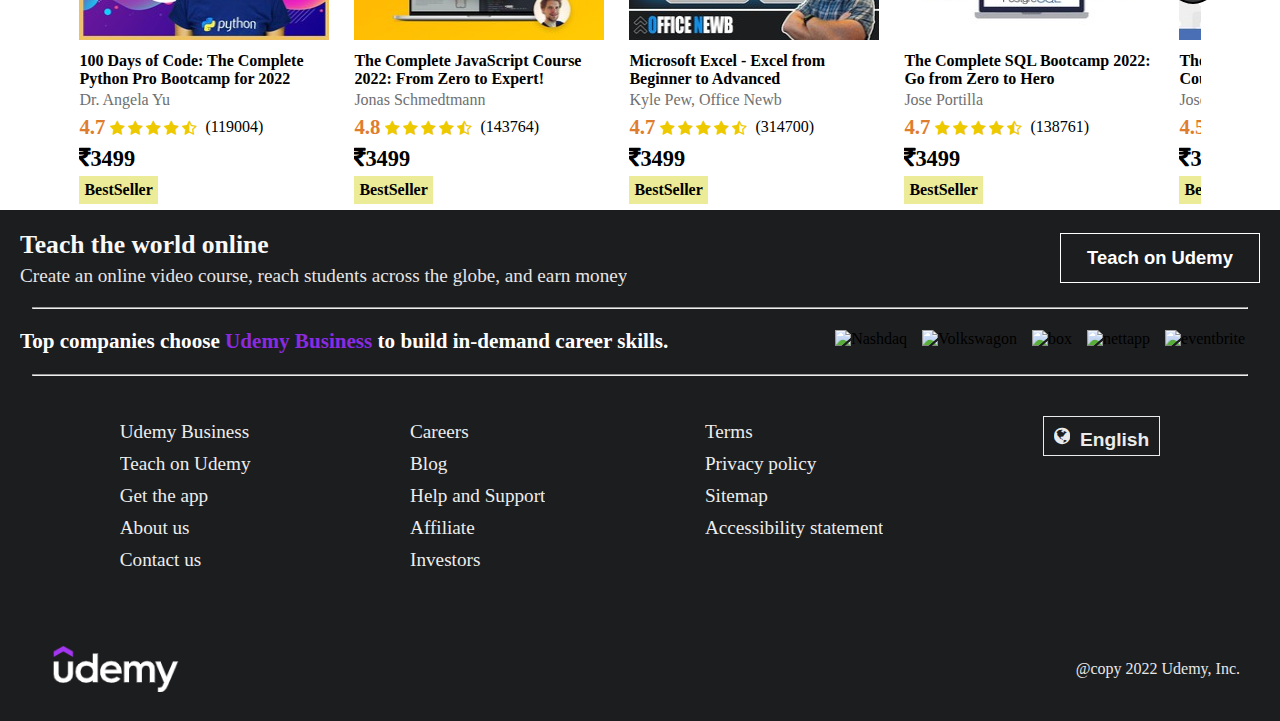
==== commit 8f1053fa: "Add files via upload" ====
--- a/MAIN.html
+++ b/MAIN.html
@@ -11,6 +11,7 @@
     <link rel="stylesheet" href="footer.css">
     <link rel="stylesheet" href="https://cdnjs.cloudflare.com/ajax/libs/font-awesome/4.7.0/css/font-awesome.min.css">
     <link rel="stylesheet" href="Catagory.css">
+    <link rel="stylesheet" href="Main_content.css">
 </head>
 <body>
     <div class="header">
@@ -461,7 +462,47 @@
         </div>
     </div>
     <!-- Main Content -->
-    <section id="main_content"></section>
+    <section id="main_content">
+        <div id="mainContent_MyLearning">
+            <div id="mainContent_header"><h3>Let's start learning, User</h3></div>
+            <a href="http://" target="_blank" id="main_content_my_learning_link">My Learning</a>
+        </div>
+        <div id="My_learning_cards_area"> 
+        </div>
+        <section id="whatToLearnNext">
+            <h1>What to learn next</h1>
+            <div id="ourTopPick">
+                <h2>Our top pick for you</h2>
+                <div id="pickCard">
+                    <div id="pickCardPicture"></div>
+                    <div id="pickCardDesc">
+                        <div id="pickCardName">Python Programming Bootcamp</div>
+                        <div id="pickCardText">A Complete Python Focused on Problem Solving that will Expand into All Python Can Do</div>
+                        <div id="pickCardAuthor">By Derek Banas</div>
+                        <div id="pickCardTime">Updated <span id="pickCardDateStamp">July 2022</span><span id="totalTime"> 56.total hours</span>.<span id="lectures">217 lectures </span><span id="levels">All levels</span></div>
+                        <div id="pickCardRate">
+                            <span id="rateValue">4.5</span>
+                            <span class="rateStars"><i class="fa fa-star" aria-hidden="true"></i><i class="fa fa-star" aria-hidden="true"></i><i class="fa fa-star" aria-hidden="true"></i><i class="fa fa-star" aria-hidden="true"></i><i class="fa fa-star-half-o" aria-hidden="true"></i></span>
+                            <span id="noOfRating"> (2,155)</span>
+                        </div>
+                        <div id="pickCardPrice"><span><i class="fa fa-inr">525</i></span><span><i class="fa fa-inr">799</i></span></div>
+                    </div>
+                </div>
+            </div>
+            <div id="recomended">
+                <h2>Recommended for you</h2>
+                <div id="recomended_carausel_container">
+                    <button id="leftArrow"><i class="fa fa-angle-left" aria-hidden="true"></i></button>
+                    <button id="rightArrow"><i class="fa fa-angle-right" aria-hidden="true"></i></button>
+                    <div id="recomended_carausel">
+                        <div id="recomendedCardsArea">
+                        </div>
+                    </div>
+                </div>
+                
+            </div>
+        </section>
+    </section>
     <!-- footer area -->
     <footer>
         <div id="footer-1">
--- a/Main_content.css
+++ b/Main_content.css
@@ -0,0 +1,331 @@
+*{
+    padding:0px;
+    margin:0px;
+    overflow-x:hidden;
+    box-sizing: border-box;
+}
+#main_content{
+    margin-top: 50px;
+    /* border:red solid 1px; */
+    /* padding:0px 20px; */
+    margin:0 4.88vw;
+
+}
+#mainContent_MyLearning{
+    display:flex;
+    justify-content: space-between;
+    align-items:center ;
+    font-size: 2rem;
+    height: 55px;
+    margin:0px 20px;
+}
+#main_content_my_learning_link{
+    height: 50%;
+    font-size: 1.2rem;
+    font-weight: 700;
+    color:#5624d0;
+    text-decoration: none;
+    position: relative;
+}
+#main_content_my_learning_link::after{
+    content: "";
+    height: 3px;
+    width:100%;
+    background-color: #5624d0;
+    position: absolute;
+    bottom: 0px;
+    left:-5px;
+}
+/* Video cards area */
+#My_learning_cards_area{
+    margin:0px 20px;
+    margin-top:30px;
+    width:100%;
+    position: relative;
+}
+.My_learning_video_card{
+    margin-top: 5px;
+    position: relative;
+    float: left;
+    margin-right: 15px;
+    border:#d1d7dc solid 1px;
+    width:400px;
+    height:150px;
+    display: flex;
+}
+.My_learning_video{
+    width:30%;
+    background-color: rgb(196, 151, 237);
+    background-image: none;
+    background-repeat: no-repeat;
+    background-position: center;
+    background-size: 75%;
+}
+.My_learning_video_desc{
+    width:70%;
+    padding:0px 0px 0px 15px;
+}
+.my_learning_course_name{
+    padding:10px 0px;
+    color:#6a6f73;
+    font-weight: 700;
+}
+.mylearning_topic{
+    color:#1c1d1f;
+    font-size: 1.4rem;
+    font-weight: 700;
+}
+.topic_type_time{
+    position:absolute;
+    bottom:10px;
+    color:#555758;
+    font-weight: 900;
+}
+.topic_time{
+    color:#6e7071;
+    font-weight:600;
+}
+
+#whatToLearnNext{
+    width:100%;
+    margin-top: 3.8rem;
+}
+#whatToLearnNext h1{
+    margin:0px 20px;
+    font-size: 2rem;
+    margin-bottom: 30px;
+}
+#ourTopPick{
+    /* border:green solid 1px; */
+    margin:0px 20px;
+}
+#ourTopPick h2{
+    margin-bottom: 15px;
+}
+#pickCard{
+    width:100%;
+    height: 45vh;
+    min-height: 263px;
+    border:#b6b5b5 solid 1px;
+    display: flex;
+    justify-content: flex-start;
+    align-items: center;
+    padding: 25px;
+}
+#pickCardPicture{
+    background-image: url(ourtoppick.jpg);
+    background-size: cover;
+    background-repeat: no-repeat;
+    background-position: center;
+    height:100%;
+    width:480px;
+}
+#pickCardDesc{
+    width: 45%;
+    height: 100%;
+    padding-left: 40px;
+    padding-top: 20px;
+    display: flex;
+    flex-direction: column;
+    justify-content:stretch;
+    align-items: flex-start;
+    position: relative;
+}
+#pickCardName{
+    font-size: 1.7rem;
+    font-weight: 700;
+}
+#pickCardText{
+    /* width:70%; */
+    font-size: 1.1rem;
+    line-height: 1.2rem;
+    color: rgb(97, 97, 97);
+}
+#pickCardAuthor{
+    color:gray;
+    line-height: 1.4rem;
+}
+#pickCardTime{
+    color: #44484a;
+}
+#pickCardDateStamp{
+    font-weight: 700;
+    color: black;
+}
+#pickCardRate{
+    margin-top: 10px;
+}
+#rateValue{
+    margin-right: 10px;
+    font-size: 1.3rem;
+    letter-spacing: 0.8;
+    font-weight: 800;
+    color: rgb(223, 125, 46);
+}
+.rateStars i{
+    margin-right: 3px;
+    color: rgb(237, 201, 0);
+}
+#noOfRating{
+    margin-left: 10px;;
+}
+#pickCardPrice{
+    vertical-align: bottom;
+    position: absolute;
+    bottom: 0px;
+}
+#pickCardPrice i{
+    font-weight: 900;
+    font-size: 1.5rem;
+    position: relative;
+}
+#pickCardPrice span:nth-child(2) i{
+    font-weight: 400;
+    color: #6a6f73;
+}
+#pickCardPrice span:nth-child(2)::after{
+    content: "";
+    background-color: #6a6f73;
+    width:50%;
+    height: 2px;
+    position: absolute;
+    bottom:12px;
+    right:1px;
+}
+#recomended{
+    width:100%;
+    margin-top: 35px;
+    position: relative;
+}
+#recomended h2{
+    margin:0px 20px;
+}
+#recomended_carausel_container{
+    width:100%;
+    position: relative;
+}
+#leftArrow, #rightArrow{
+    position: absolute;
+    top:20%;
+    width:50px;
+    height:50px;
+    background-color: #393b3f;
+    border-radius: 50%;
+    z-index: 700;
+    
+}
+#rightArrow{
+    right:0px;
+}
+#leftArrow{
+    left:0px;
+    display: none;
+}
+#leftArrow i, #rightArrow i{
+    color: white;
+    font-size: 2rem;
+}
+#rightArrow i{
+    margin: 0px;
+}
+#recomended_carausel{
+    /* border:red solid 1px; */
+    width:97.07%;
+    margin: auto;
+    margin-top: 15px;
+    position: relative;
+    min-height: 305px;
+    /* min-width: 100%; */
+    overflow: hidden;
+    /* overflow-x: scroll; */
+
+}
+#recomendedCardsArea{
+    height: 100%;
+    /* border:green solid 1px; */
+    /* height:50vh; */
+    display: flex;
+    /* justify-content: space-between; */
+    align-items: flex-start;
+    position: absolute;
+}
+.recomendedCards{
+    /* border:black solid 1px; */
+    margin-right: 25px;
+    /* min-height: 305px; */
+    height: 100%;
+    width:250px;
+    overflow: hidden;
+    position: relative;
+}
+/* .recomendedCardsPic{
+    background-image: url(recomendedCards-1.jpg);
+    background-repeat: no-repeat;
+    background-position: center;
+    background-size: cover;
+    height: 48%;
+    width:100%;
+} */
+.recomendedCardsPic img{
+    width: 250px;
+    height: 135px;
+    overflow-y: hidden;
+}
+.recomendedCardsDesc{
+    margin-top: 8px;
+    width:100%;
+    height:50%;
+    display: flex;
+    flex-direction: column;
+    justify-content: flex-start;
+    align-items: flex-start;
+    position: relative;
+}
+.recomendedCardsName{
+    font-weight: 700;
+    font-size: 1rem;
+}
+.recomendedCardsAuthor{
+    margin-top: 3px;
+    height: 20px;
+    overflow: hidden;
+    color: #6e7071;
+}
+.recomendedCardsRate{
+    margin-top: 4px;
+    width:80%;
+    display: flex;
+    align-items: center;
+}
+.recomendedCardsRate span{
+    margin-right: 5px;
+}
+.recomendedCardsRateValue{
+    margin-right: 10px;
+    font-size: 1.3rem;
+    letter-spacing: 0.8;
+    font-weight: 800;
+    color: rgb(223, 125, 46);
+}
+.recomendedCardsRateStars i{
+    margin-right: 3px;
+    color: rgb(237, 201, 0);
+    vertical-align: middle;
+}
+.recomendedCardsPrice{
+    margin-top: 8px;
+}
+.recomendedCardsPrice i{
+    font-weight: 800;
+    font-size: 1.4rem;
+}
+.recomendedCardsBestseller{
+    /* margin-top:10px; */
+    background-color: #eceb98;
+    font-weight: 600;
+    padding: 5px;
+    position: absolute;
+    bottom: 0px;
+    left: 0px;
+
+}